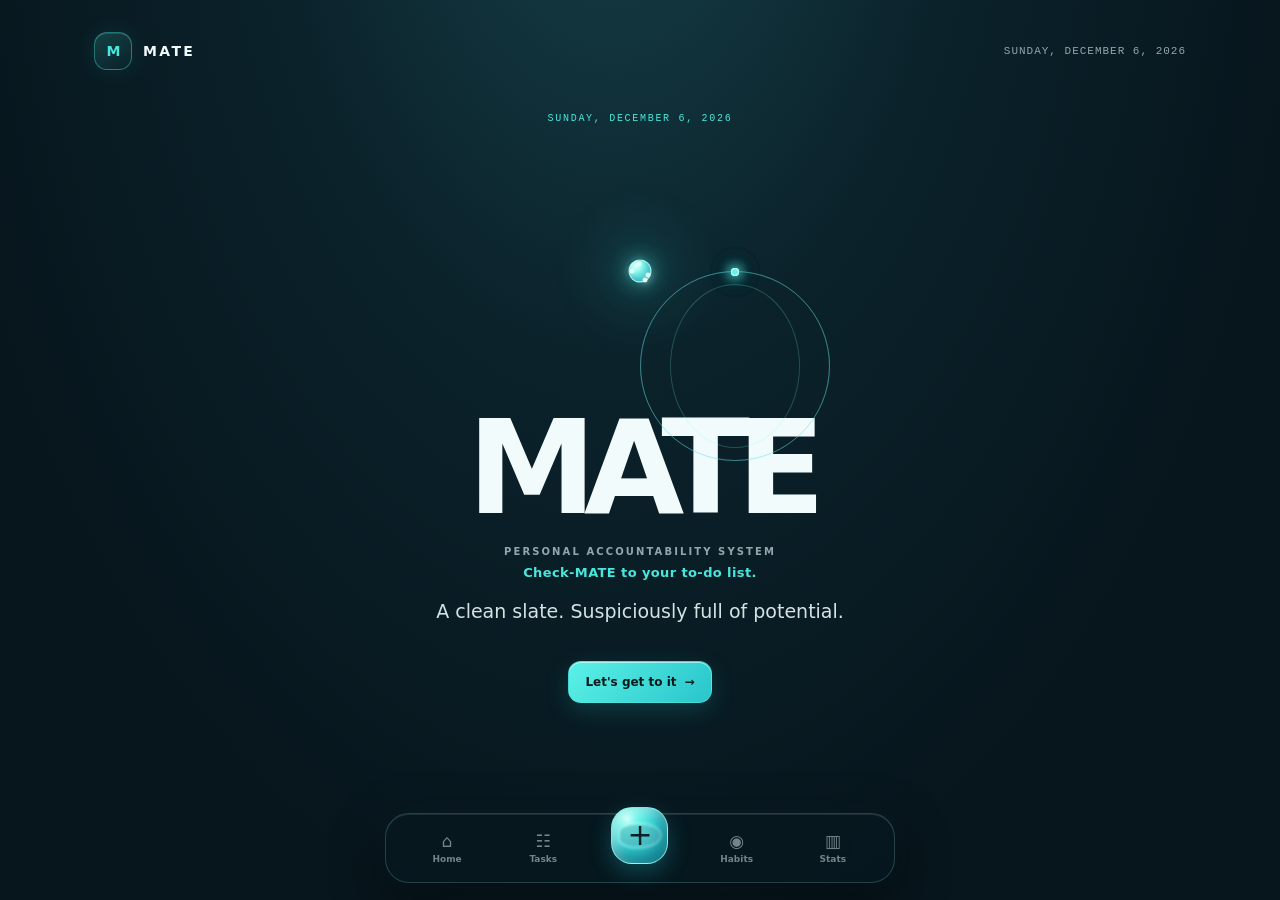
==== index.html @ 2bd5b296 "Add files via upload" ====
<!doctype html>
<html lang="en">
  <head>
    <meta charset="utf-8" />
    <meta name="viewport" content="width=device-width, initial-scale=1, viewport-fit=cover" />
    <meta name="theme-color" content="#07151c" />
    <meta name="description" content="MATE — Personal Accountability System. Check-MATE to your to-do list." />
    <meta name="mobile-web-app-capable" content="yes" />
    <title>Personal Accountability System</title>
    <link rel="manifest" href="./manifest.webmanifest" />
    <link rel="icon" href="./icons/mate-192.svg" type="image/svg+xml" />
    <link rel="stylesheet" href="./styles.css" />
    <script defer src="src/data.js"></script>
    <script defer src="src/i18n.js"></script>
    <script defer src="src/analytics.js"></script>
    <script defer src="src/screens.js"></script>
    <script defer src="src/app.js"></script>
  </head>
  <body>
    <div class="ambient ambient-one" aria-hidden="true"></div>
    <div class="ambient ambient-two" aria-hidden="true"></div>
    <div class="grain" aria-hidden="true"></div>
    <div id="app" class="app-shell"></div>
    <nav id="bottom-nav" class="bottom-nav" aria-label="Main navigation"></nav>
    <div id="modal-root"></div>
    <div id="toast-region" class="toast-region" aria-live="polite" aria-atomic="true"></div>
  </body>
</html>
---- styles.css ----
:root {
  color-scheme: dark;
  --bg: #07151c;
  --bg-raised: #0b2029;
  --glass: rgba(255,255,255,.055);
  --glass-strong: rgba(255,255,255,.085);
  --border: rgba(160,235,240,.16);
  --border-bright: rgba(73,230,221,.34);
  --aqua: #49e6dd;
  --aqua-deep: #24b8c4;
  --emerald: #39d98a;
  --text: #f2fbfc;
  --muted: #91a7ac;
  --dim: #60767c;
  --danger: #ff7f7f;
  --shadow: 0 24px 70px rgba(0,0,0,.28);
  font-family: 'Segoe UI', system-ui, sans-serif;
  font-synthesis: none;
  text-rendering: optimizeLegibility;
  -webkit-font-smoothing: antialiased;
}

* { box-sizing: border-box; }
html { min-width: 320px; background: var(--bg); scroll-behavior: smooth; }
body { min-width: 320px; min-height: 100vh; margin: 0; overflow-x: hidden; color: var(--text); background: radial-gradient(ellipse at 48% -25%, #17424a 0, #0b222b 37%, var(--bg) 75%); }
button, input, select, textarea { font: inherit; }
button { color: inherit; }
button:focus-visible, input:focus-visible, select:focus-visible, textarea:focus-visible, a:focus-visible { outline: 2px solid var(--aqua); outline-offset: 3px; }
::selection { color: #061a1c; background: var(--aqua); }

.ambient { position: fixed; z-index: -2; width: 34rem; height: 34rem; border-radius: 50%; filter: blur(95px); opacity: .14; pointer-events: none; animation: drift 22s ease-in-out infinite alternate; }
.ambient-one { top: -18rem; left: -11rem; background: #20bfc2; }
.ambient-two { right: -18rem; bottom: 3rem; background: #147a89; animation-delay: -8s; }
.grain { position: fixed; z-index: -1; inset: 0; pointer-events: none; opacity: .13; background-image: url("data:image/svg+xml,%3Csvg viewBox='0 0 180 180' xmlns='http://www.w3.org/2000/svg'%3E%3Cfilter id='n'%3E%3CfeTurbulence type='fractalNoise' baseFrequency='.8' numOctaves='3' stitchTiles='stitch'/%3E%3C/filter%3E%3Crect width='100%25' height='100%25' filter='url(%23n)' opacity='.16'/%3E%3C/svg%3E"); }
@keyframes drift { to { transform: translate(4rem, 2rem) scale(1.08); } }
@keyframes rise { from { opacity: 0; transform: translateY(12px); } to { opacity: 1; transform: translateY(0); } }
@keyframes liquid { 0%,100% { transform: translate(-50%,-50%) rotate(0) scale(1); } 50% { transform: translate(-45%,-55%) rotate(180deg) scale(1.12); } }
@keyframes sheen { 0% { transform: translateX(-130%) rotate(20deg); } 100% { transform: translateX(180%) rotate(20deg); } }
@keyframes orbit-one { from { transform: rotate(8deg) scaleY(.54); } to { transform: rotate(368deg) scaleY(.54); } }
@keyframes orbit-two { from { transform: rotate(66deg) scaleY(.54); } to { transform: rotate(426deg) scaleY(.54); } }
@keyframes orbit-three { from { transform: rotate(-53deg) scaleY(.54); } to { transform: rotate(307deg) scaleY(.54); } }
@keyframes nucleus-pulse { 0%,100% { opacity: .78; transform: scale(.92); } 50% { opacity: 1; transform: scale(1.08); } }

.app-shell { width: min(1160px, 100%); min-height: 100vh; margin: 0 auto; padding: 32px 34px 138px; animation: rise .4s ease both; }
.topbar { display: flex; align-items: center; justify-content: space-between; margin: 0 0 32px; }
.brand { display: inline-flex; align-items: center; gap: 11px; color: var(--text); text-decoration: none; }
.brand-mark { display: grid; width: 38px; height: 38px; place-items: center; border: 1px solid rgba(73,230,221,.4); border-radius: 13px; color: var(--aqua); background: linear-gradient(145deg, rgba(73,230,221,.19), rgba(36,184,196,.04)); box-shadow: inset 0 1px rgba(255,255,255,.13), 0 0 24px rgba(73,230,221,.1); font-size: 14px; font-weight: 800; letter-spacing: -.08em; }
.brand-name { font-size: 14px; font-weight: 800; letter-spacing: .17em; }
.top-date, .eyebrow, .mono { font-family: Consolas, 'Courier New', monospace; }
.top-date { color: var(--muted); font-size: 11px; letter-spacing: .09em; text-transform: uppercase; }
.page-heading { display: flex; align-items: end; justify-content: space-between; gap: 24px; margin-bottom: 25px; }
.eyebrow { display: block; margin-bottom: 9px; color: var(--aqua); font-size: 10px; letter-spacing: .17em; text-transform: uppercase; }
h1, h2, h3, p { margin-top: 0; }
h1 { margin-bottom: 0; font-size: clamp(30px, 5vw, 48px); line-height: 1.08; letter-spacing: -.055em; }
h2 { margin-bottom: 0; font-size: 18px; letter-spacing: -.035em; }
h3 { margin-bottom: 8px; font-size: 14px; }
.muted { color: var(--muted); }
.small { font-size: 12px; }
.subheading { max-width: 630px; margin: 9px 0 0; color: var(--muted); font-size: 13px; line-height: 1.65; }

.glass { position: relative; overflow: hidden; border: 1px solid var(--border); border-radius: 23px; background: linear-gradient(145deg, rgba(255,255,255,.075), rgba(255,255,255,.025) 56%, rgba(73,230,221,.025)); box-shadow: var(--shadow), inset 0 1px rgba(255,255,255,.09); backdrop-filter: blur(24px); -webkit-backdrop-filter: blur(24px); }
.glass::before { position: absolute; top: 0; left: -35%; width: 45%; height: 1px; content: ''; background: linear-gradient(90deg, transparent, rgba(255,255,255,.35), transparent); transform: rotate(0); pointer-events: none; }
.panel { padding: 23px; }
.panel-title { display: flex; align-items: center; justify-content: space-between; gap: 12px; margin-bottom: 17px; }
.panel-title h2 { font-size: 15px; }
.grid { display: grid; gap: 16px; }
.grid-2 { grid-template-columns: repeat(2, minmax(0,1fr)); }
.grid-3 { grid-template-columns: repeat(3, minmax(0,1fr)); }
.grid-4 { grid-template-columns: repeat(4, minmax(0,1fr)); }
.dashboard-grid { grid-template-columns: 1.2fr .8fr; align-items: stretch; }
.stack { display: grid; gap: 16px; }
.stat-card { min-height: 132px; padding: 20px; }
.stat-label { color: var(--muted); font-size: 11px; }
.stat-number { margin: 10px 0 4px; font-size: clamp(27px, 4vw, 39px); font-weight: 700; letter-spacing: -.065em; line-height: 1; }
.stat-note { color: var(--dim); font-size: 11px; }
.stat-icon { float: right; color: var(--aqua); font-size: 16px; }
.greeting-card { min-height: 215px; padding: 28px; }
.greeting-card::after { position: absolute; top: -80px; right: -55px; width: 230px; height: 230px; border: 1px solid rgba(73,230,221,.12); border-radius: 50%; content: ''; box-shadow: 0 0 0 26px rgba(73,230,221,.018), 0 0 0 56px rgba(73,230,221,.012); pointer-events: none; }
.greeting-copy { max-width: 600px; margin: 17px 0 21px; font-size: clamp(21px,3vw,29px); font-weight: 600; line-height: 1.35; letter-spacing: -.04em; }
.tagline { color: var(--aqua); font-size: 11px; font-weight: 700; letter-spacing: .03em; }
.progress-track { height: 7px; overflow: hidden; border-radius: 99px; background: rgba(255,255,255,.08); }
.progress-fill { height: 100%; border-radius: inherit; background: linear-gradient(90deg, var(--aqua-deep), var(--aqua)); box-shadow: 0 0 18px rgba(73,230,221,.35); transition: width .5s ease; }
.progress-fill.green { background: linear-gradient(90deg,#169f68,var(--emerald)); box-shadow: 0 0 18px rgba(57,217,138,.3); }
.progress-meta { display: flex; justify-content: space-between; margin-top: 9px; color: var(--muted); font-size: 11px; }
.circle-progress { display: grid; width: 82px; height: 82px; flex: 0 0 auto; place-items: center; border-radius: 50%; background: conic-gradient(var(--aqua) var(--progress), rgba(255,255,255,.08) 0); box-shadow: 0 0 24px rgba(73,230,221,.12); }
.circle-progress::before { grid-area: 1/1; width: 66px; height: 66px; border-radius: 50%; content: ''; background: #102932; }
.circle-progress span { z-index: 1; grid-area: 1/1; font-size: 13px; font-weight: 700; }
.progress-row { display: flex; align-items: center; gap: 20px; }

.button { display: inline-flex; min-height: 42px; align-items: center; justify-content: center; gap: 8px; padding: 0 16px; border: 1px solid var(--border); border-radius: 13px; color: var(--text); background: rgba(255,255,255,.055); cursor: pointer; text-decoration: none; font-size: 12px; font-weight: 700; transition: transform .2s, background .2s, box-shadow .2s, border-color .2s; }
.button:hover { transform: translateY(-2px); border-color: var(--border-bright); background: rgba(73,230,221,.1); box-shadow: 0 8px 24px rgba(0,0,0,.16), 0 0 18px rgba(73,230,221,.08); }
.button.primary { border-color: rgba(73,230,221,.55); color: #061a1c; background: linear-gradient(130deg, #5af1e6, #29c5cb); box-shadow: 0 8px 25px rgba(36,184,196,.2), inset 0 1px rgba(255,255,255,.55); }
.button.primary:hover { background: linear-gradient(130deg,#8ffff0,#3bd7dc); box-shadow: 0 10px 30px rgba(36,184,196,.3); }
.button.danger { color: var(--danger); border-color: rgba(255,127,127,.2); }
.button.small-button { min-height: 34px; padding: 0 11px; border-radius: 10px; font-size: 11px; }
.icon-button { display: inline-grid; width: 35px; height: 35px; place-items: center; border: 1px solid transparent; border-radius: 11px; color: var(--muted); background: transparent; cursor: pointer; transition: .2s; }
.icon-button:hover { color: var(--aqua); border-color: var(--border); background: rgba(255,255,255,.05); }
.actions { display: flex; flex-wrap: wrap; align-items: center; gap: 9px; }
.link-button { padding: 4px; border: 0; color: var(--aqua); background: none; cursor: pointer; font-size: 11px; font-weight: 700; }

.task-list, .habit-list { display: grid; gap: 11px; }
.task-card { display: flex; align-items: flex-start; gap: 13px; padding: 16px; border: 1px solid var(--border); border-radius: 17px; background: linear-gradient(140deg,rgba(255,255,255,.065),rgba(255,255,255,.022)); box-shadow: inset 0 1px rgba(255,255,255,.06); transition: transform .2s, border-color .2s, box-shadow .2s; }
.task-card:hover { transform: translateY(-2px); border-color: rgba(73,230,221,.3); box-shadow: 0 12px 25px rgba(0,0,0,.12), 0 0 20px rgba(73,230,221,.05); }
.task-card.completed { border-color: rgba(57,217,138,.42); background: linear-gradient(135deg,rgba(57,217,138,.18),rgba(57,217,138,.075) 70%,rgba(255,255,255,.035)); box-shadow: 0 0 25px rgba(57,217,138,.075), inset 0 1px rgba(194,255,222,.12); }
.task-check { display: grid; width: 23px; height: 23px; flex: 0 0 auto; place-items: center; margin-top: 1px; border: 1px solid rgba(160,235,240,.3); border-radius: 8px; color: transparent; background: rgba(255,255,255,.035); cursor: pointer; transition: .2s; }
.task-check:hover { border-color: var(--aqua); }
.completed .task-check { border-color: rgba(57,217,138,.8); color: #062116; background: var(--emerald); box-shadow: 0 0 15px rgba(57,217,138,.25); }
.task-main { min-width: 0; flex: 1; }
.task-name { overflow-wrap: anywhere; margin: 0 0 9px; font-size: 13px; font-weight: 700; }
.completed .task-name { color: #d8ffea; text-decoration: line-through; text-decoration-color: rgba(74,222,128,.62); }
.task-meta { display: flex; flex-wrap: wrap; align-items: center; gap: 6px; color: var(--muted); font-size: 10px; }
.task-actions { display: flex; align-items: center; gap: 5px; }
.badge { display: inline-flex; align-items: center; gap: 4px; padding: 4px 8px; border: 1px solid rgba(255,255,255,.09); border-radius: 99px; color: #b8c9cc; background: rgba(255,255,255,.045); font-size: 9px; font-weight: 700; white-space: nowrap; }
.badge.aqua { color: var(--aqua); border-color: rgba(73,230,221,.17); background: rgba(73,230,221,.06); }
.badge.green { color: #8df0ba; border-color: rgba(57,217,138,.25); background: rgba(57,217,138,.09); }
.badge.priority-high, .badge.priority-urgent { color: #ffb6a1; border-color: rgba(255,139,105,.22); background: rgba(255,139,105,.07); }
.badge.priority-medium { color: #f2d989; }
.timer-active { color: var(--aqua); font-family: Consolas,monospace; font-size: 10px; white-space: nowrap; }
.filter-row { display: flex; gap: 7px; padding: 5px; border: 1px solid var(--border); border-radius: 14px; background: rgba(0,0,0,.15); }
.filter-chip { min-height: 32px; padding: 0 12px; border: 0; border-radius: 10px; color: var(--muted); background: transparent; cursor: pointer; font-size: 11px; font-weight: 700; }
.filter-chip.active { color: var(--aqua); background: rgba(73,230,221,.11); box-shadow: inset 0 0 0 1px rgba(73,230,221,.14); }
.empty-state { padding: 28px 20px; border: 1px dashed rgba(160,235,240,.16); border-radius: 16px; color: var(--muted); text-align: center; }
.empty-symbol { display: grid; width: 43px; height: 43px; place-items: center; margin: 0 auto 13px; border: 1px solid var(--border); border-radius: 15px; color: var(--aqua); background: rgba(73,230,221,.06); font-size: 18px; }
.empty-state p { max-width: 400px; margin: 7px auto 16px; font-size: 12px; line-height: 1.6; }

.habit-row { display: flex; align-items: center; gap: 12px; padding: 14px; border: 1px solid var(--border); border-radius: 15px; background: rgba(255,255,255,.035); transition: .2s; }
.habit-row:hover { border-color: rgba(73,230,221,.3); background: rgba(255,255,255,.055); }
.habit-check { display: grid; width: 25px; height: 25px; flex: 0 0 auto; place-items: center; border: 1px solid rgba(160,235,240,.3); border-radius: 9px; color: transparent; background: rgba(255,255,255,.025); cursor: pointer; }
.habit-check.checked { color: #052115; border-color: var(--emerald); background: var(--emerald); box-shadow: 0 0 16px rgba(57,217,138,.22); }
.habit-name { flex: 1; font-size: 12px; font-weight: 700; }
.habit-row.is-checked .habit-name { color: #a5b9b6; }
.weekly-chart { display: grid; grid-template-columns: repeat(7,minmax(0,1fr)); gap: 12px; min-height: 150px; align-items: end; padding-top: 12px; }
.week-day { display: grid; gap: 7px; justify-items: center; color: var(--muted); font-size: 10px; }
.bar-track { display: flex; width: min(36px,100%); height: 94px; align-items: end; overflow: hidden; border: 1px solid rgba(160,235,240,.08); border-radius: 10px; background: rgba(255,255,255,.035); }
.bar-fill { width: 100%; min-height: 2px; border-radius: 8px; background: linear-gradient(0deg,var(--aqua-deep),#69f2e8); box-shadow: 0 0 18px rgba(73,230,221,.23); transition: height .5s ease; }
.week-day.today .bar-track { border-color: rgba(73,230,221,.35); box-shadow: 0 0 16px rgba(73,230,221,.07); }
.week-day.today .day-label { color: var(--aqua); font-weight: 800; }
.day-percent { color: var(--text); font-family: Consolas,monospace; font-size: 9px; }
.tooltip-wrap { position: relative; }
.tooltip-wrap:hover::after, .tooltip-wrap:focus-within::after { position: absolute; z-index: 5; bottom: calc(100% + 9px); left: 50%; width: max-content; max-width: 180px; padding: 8px 10px; border: 1px solid var(--border); border-radius: 9px; color: var(--text); background: #10252d; box-shadow: var(--shadow); content: attr(data-tooltip); font-size: 10px; line-height: 1.4; transform: translateX(-50%); }

.form-grid { display: grid; grid-template-columns: repeat(2,minmax(0,1fr)); gap: 15px; }
.field { display: grid; gap: 7px; }
.field.full { grid-column: 1/-1; }
.field label { color: #b9c9cc; font-size: 11px; font-weight: 700; }
.field input, .field select, .field textarea { width: 100%; min-height: 43px; padding: 10px 12px; border: 1px solid rgba(160,235,240,.17); border-radius: 12px; color: var(--text); background: rgba(3,18,23,.56); font-size: 12px; }
.field textarea { min-height: 85px; resize: vertical; }
.field select option { color: var(--text); background: #0b2029; }
.field input::placeholder, .field textarea::placeholder { color: #61777c; }
.form-actions { display: flex; justify-content: flex-end; gap: 9px; margin-top: 20px; }
.form-error { min-height: 17px; margin: 5px 0 0; color: #ff9c8f; font-size: 11px; }
.confirm-card { max-width: 640px; margin: 6vh auto 0; padding: clamp(24px,5vw,44px); text-align: center; }
.confirm-icon { display: grid; width: 64px; height: 64px; place-items: center; margin: 0 auto 20px; border: 1px solid rgba(73,230,221,.4); border-radius: 22px; color: var(--aqua); background: rgba(73,230,221,.09); box-shadow: 0 0 28px rgba(73,230,221,.11); font-size: 26px; }
.confirm-card h1 { margin-bottom: 10px; font-size: clamp(26px,4vw,35px); }
.confirm-card .actions { justify-content: center; margin-top: 24px; }

.welcome { display: grid; min-height: min(68vh,660px); align-content: center; justify-items: center; text-align: center; }
.welcome .brand-mark { width: 60px; height: 60px; margin-bottom: 21px; border-radius: 20px; font-size: 20px; }
.welcome h1 { font-size: clamp(64px,13vw,130px); letter-spacing: -.1em; line-height: .92; }
.welcome .welcome-name { margin: 18px 0 8px; color: var(--muted); font-size: 10px; font-weight: 700; letter-spacing: .21em; text-transform: uppercase; }
.welcome .tagline { margin: 0 0 20px; font-size: 13px; }
.welcome-greeting { max-width: 500px; min-height: 34px; margin: 0 0 27px; color: #d4e2e4; font-size: clamp(15px,2.2vw,19px); }
.welcome-actions { display: flex; flex-wrap: wrap; justify-content: center; gap: 10px; }
.welcome-orbit { position: relative; display: grid; width: 220px; height: 220px; place-items: center; margin: 28px 0; }
.welcome-orbit::before { position: absolute; inset: 28px; border-radius: 50%; content: ''; background: radial-gradient(circle,rgba(73,230,221,.11),rgba(73,230,221,.025) 45%,transparent 72%); filter: blur(8px); }
.atom-scene { position: relative; width: 210px; height: 210px; perspective: 700px; }
.atom-nucleus { position: absolute; top: 50%; left: 50%; display: block; width: 25px; height: 25px; transform: translate(-50%,-50%); animation: nucleus-pulse 5.5s ease-in-out infinite; }
.atom-nucleus::before { position: absolute; inset: 1px; border: 1px solid rgba(195,255,248,.75); border-radius: 50%; content: ''; background: radial-gradient(circle at 30% 25%,#eafffc 0,#7af5e8 32%,#22aebd 78%); box-shadow: 0 0 19px rgba(73,230,221,.65),0 0 42px rgba(36,184,196,.23); }
.atom-nucleus i { position: absolute; z-index: 1; width: 5px; height: 5px; border-radius: 50%; background: rgba(232,255,251,.9); box-shadow: 0 0 8px rgba(232,255,251,.8); }
.atom-nucleus i:nth-child(1) { top: 3px; left: 9px; }.atom-nucleus i:nth-child(2) { top: 10px; left: 2px; }.atom-nucleus i:nth-child(3) { top: 14px; right: 2px; }.atom-nucleus i:nth-child(4) { right: 5px; bottom: 1px; }
.atom-orbit { position: absolute; top: 50%; left: 50%; width: 190px; height: 190px; border: 1px solid rgba(100,226,224,.21); border-radius: 50%; transform-origin: center; }
.atom-orbit::before { position: absolute; inset: 12px 29px; border: 1px solid rgba(133,247,239,.08); border-radius: 50%; content: ''; }
.atom-orbit i { position: absolute; top: -4px; left: calc(50% - 4px); width: 8px; height: 8px; border: 1px solid rgba(216,255,251,.8); border-radius: 50%; background: #64f5e8; box-shadow: 0 0 12px rgba(73,230,221,.9),0 0 25px rgba(73,230,221,.34); }
.orbit-one { animation: orbit-one 28s linear infinite; }
.orbit-two { animation: orbit-two 36s linear infinite; }
.orbit-three { animation: orbit-three 44s linear infinite; }

.bottom-nav { position: fixed; z-index: 20; right: 0; bottom: max(17px, env(safe-area-inset-bottom)); left: 0; display: flex; width: min(510px,calc(100% - 28px)); height: 70px; align-items: center; justify-content: space-around; margin: 0 auto; padding: 0 13px; border: 1px solid rgba(160,235,240,.2); border-radius: 24px; background: rgba(7,24,31,.82); box-shadow: 0 18px 55px rgba(0,0,0,.44),inset 0 1px rgba(255,255,255,.1),0 0 30px rgba(36,184,196,.055); backdrop-filter: blur(25px); -webkit-backdrop-filter: blur(25px); }
.nav-item { display: grid; min-width: 56px; justify-items: center; gap: 4px; padding: 7px 8px; border: 0; border-radius: 14px; color: #71858a; background: transparent; cursor: pointer; transition: color .2s, transform .2s, text-shadow .2s; }
.nav-item:hover { transform: translateY(-2px); color: #bed2d5; }
.nav-item.active { color: var(--aqua); text-shadow: 0 0 15px rgba(73,230,221,.38); }
.nav-icon { font-size: 17px; line-height: 1; }
.nav-label { font-size: 9px; font-weight: 700; }
.nav-add { position: relative; display: grid; width: 57px; height: 57px; place-items: center; margin-top: -26px; overflow: hidden; border: 1px solid rgba(164,255,249,.7); border-radius: 21px; color: #072227; background: radial-gradient(circle at 28% 20%,#c8fff8 0,#64f5e7 17%,#31d3d6 48%,#178da1 100%); box-shadow: inset -6px -9px 16px rgba(0,71,86,.4),inset 5px 5px 12px rgba(255,255,255,.48),0 8px 22px rgba(31,206,207,.28); cursor: pointer; transition: transform .22s,filter .22s,box-shadow .22s; }
.nav-add::before,.nav-add::after { position: absolute; width: 44px; height: 27px; border-radius: 44% 56% 58% 42%; content: ''; background: rgba(229,255,250,.28); filter: blur(1px); animation: liquid 5s ease-in-out infinite; }
.nav-add::after { width: 40px; height: 21px; background: rgba(3,112,134,.28); animation-direction: reverse; animation-duration: 7s; }
.nav-add span { z-index: 1; font-size: 30px; font-weight: 400; line-height: 1; }
.nav-add:hover { transform: translateY(-4px) scale(1.07); filter: brightness(1.12); box-shadow: inset -6px -9px 16px rgba(0,71,86,.35),inset 5px 5px 12px rgba(255,255,255,.56),0 11px 32px rgba(31,206,207,.42),0 0 25px rgba(73,230,221,.22); }

.modal-backdrop { position: fixed; z-index: 40; inset: 0; display: grid; place-items: center; padding: 18px; background: rgba(1,9,12,.72); backdrop-filter: blur(10px); animation: rise .18s ease both; }
.modal-card { width: min(510px,100%); padding: 25px; }
.modal-card h2 { margin-bottom: 8px; font-size: 20px; }
.modal-card p { color: var(--muted); font-size: 12px; line-height: 1.65; }
.modal-card .actions { justify-content: flex-end; margin-top: 21px; }
.toast-region { position: fixed; z-index: 60; top: 18px; right: 18px; display: grid; gap: 8px; }
.toast { max-width: min(360px,calc(100vw - 36px)); padding: 12px 15px; border: 1px solid var(--border); border-radius: 13px; color: var(--text); background: rgba(11,32,41,.94); box-shadow: var(--shadow); font-size: 12px; animation: rise .2s ease both; }
.toast.success { border-color: rgba(57,217,138,.34); }
.toast.error { border-color: rgba(255,127,127,.35); }

.stats-toolbar { display: flex; flex-wrap: wrap; align-items: center; justify-content: space-between; gap: 12px; margin-bottom: 18px; }
.date-controls { display: flex; flex-wrap: wrap; align-items: center; gap: 8px; }
.date-controls select,.date-controls input { min-height: 37px; padding: 0 11px; border: 1px solid var(--border); border-radius: 11px; color: var(--text); background: rgba(3,18,23,.62); font-size: 11px; }
.chart-bars { display: flex; height: 170px; align-items: end; gap: 8px; padding: 12px 2px 0; border-bottom: 1px solid rgba(255,255,255,.1); }
.chart-column { display: grid; height: 100%; flex: 1; align-content: end; justify-items: center; gap: 8px; min-width: 0; }
.chart-bar { width: min(36px,68%); min-height: 2px; border: 1px solid rgba(120,255,245,.28); border-bottom: 0; border-radius: 8px 8px 2px 2px; background: linear-gradient(180deg,rgba(73,230,221,.85),rgba(36,184,196,.25)); box-shadow: 0 0 18px rgba(73,230,221,.13); transition: height .4s ease; }
.chart-label { max-width: 100%; overflow: hidden; color: var(--muted); font-size: 9px; text-overflow: ellipsis; white-space: nowrap; }
.breakdown-list { display: grid; gap: 11px; }
.breakdown-row { display: grid; grid-template-columns: minmax(70px,1fr) 2fr auto; align-items: center; gap: 10px; font-size: 10px; }
.breakdown-track { height: 6px; overflow: hidden; border-radius: 9px; background: rgba(255,255,255,.07); }
.breakdown-track span { display: block; height: 100%; border-radius: inherit; background: linear-gradient(90deg,var(--aqua-deep),var(--aqua)); }
.note { padding: 12px 14px; border: 1px solid rgba(73,230,221,.13); border-radius: 13px; color: var(--muted); background: rgba(73,230,221,.035); font-size: 10px; line-height: 1.6; }

@media (max-width: 760px) {
  .app-shell { padding: 22px 18px 130px; }
  .dashboard-grid { grid-template-columns: 1fr; }
  .grid-4 { grid-template-columns: repeat(2,minmax(0,1fr)); }
  .grid-3 { grid-template-columns: repeat(2,minmax(0,1fr)); }
  .stats-toolbar { align-items: flex-start; }
  .page-heading { align-items: flex-start; flex-direction: column; }
}
@media (max-width: 480px) {
  .app-shell { padding: 18px 14px 124px; }
  .topbar { margin-bottom: 25px; }
  .top-date { max-width: 48%; text-align: right; font-size: 9px; }
  .grid-2, .grid-3 { grid-template-columns: 1fr; }
  .grid-4 { gap: 10px; }
  .stat-card { min-height: 114px; padding: 16px; }
  .panel { padding: 18px; border-radius: 19px; }
  .greeting-card { padding: 22px; }
  .task-card { gap: 9px; padding: 13px; }
  .task-actions { flex-direction: column; }
  .form-grid { grid-template-columns: 1fr; }
  .field.full { grid-column: auto; }
  .bottom-nav { height: 66px; padding: 0 6px; }
  .nav-item { min-width: 48px; padding-inline: 5px; }
  .nav-add { width: 53px; height: 53px; }
  .weekly-chart { gap: 6px; }
  .welcome-orbit { width: 180px; height: 180px; }
  .chart-bars { gap: 4px; }
}
@media (prefers-reduced-motion: reduce) {
  *,*::before,*::after { scroll-behavior: auto !important; animation-duration: .01ms !important; animation-iteration-count: 1 !important; transition-duration: .01ms !important; }
}
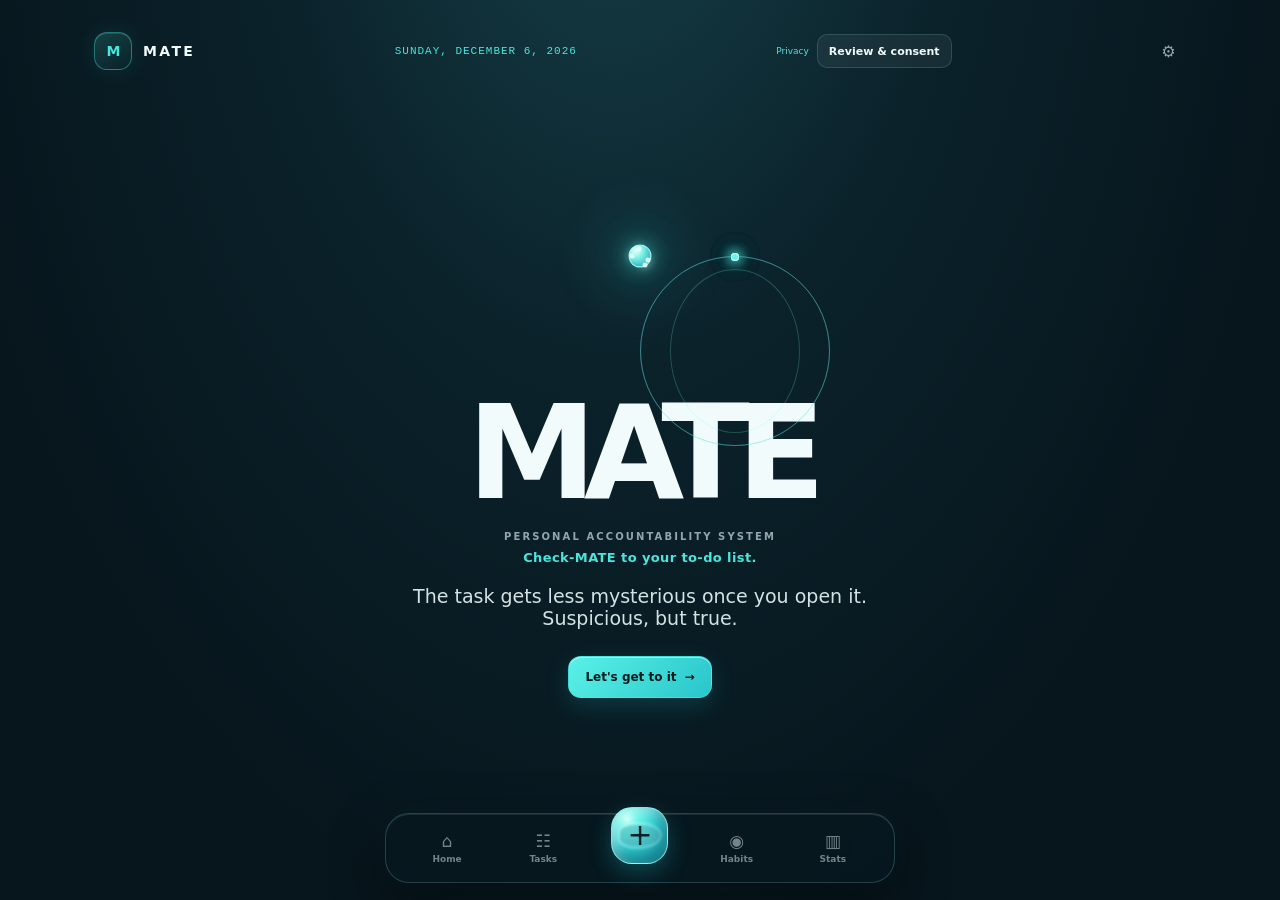
==== commit 40356cfb: "Add files via upload" ====
--- a/index.html
+++ b/index.html
@@ -10,9 +10,13 @@
     <link rel="manifest" href="./manifest.webmanifest" />
     <link rel="icon" href="./icons/mate-192.svg" type="image/svg+xml" />
     <link rel="stylesheet" href="./styles.css" />
+    <script defer src="src/firebase-config.js"></script>
+    <script defer src="src/privacy-config.js"></script>
     <script defer src="src/data.js"></script>
-    <script defer src="src/i18n.js"></script>
+    <script defer src="src/i18n.js"></script>
+    <script defer src="src/matt.js"></script>
     <script defer src="src/analytics.js"></script>
+    <script defer src="src/cloud-sync.js"></script>
     <script defer src="src/screens.js"></script>
     <script defer src="src/app.js"></script>
   </head>
--- a/styles.css
+++ b/styles.css
@@ -47,7 +47,21 @@
 .brand-mark { display: grid; width: 38px; height: 38px; place-items: center; border: 1px solid rgba(73,230,221,.4); border-radius: 13px; color: var(--aqua); background: linear-gradient(145deg, rgba(73,230,221,.19), rgba(36,184,196,.04)); box-shadow: inset 0 1px rgba(255,255,255,.13), 0 0 24px rgba(73,230,221,.1); font-size: 14px; font-weight: 800; letter-spacing: -.08em; }
 .brand-name { font-size: 14px; font-weight: 800; letter-spacing: .17em; }
 .top-date, .eyebrow, .mono { font-family: Consolas, 'Courier New', monospace; }
-.top-date { color: var(--muted); font-size: 11px; letter-spacing: .09em; text-transform: uppercase; }
+.top-date { color: var(--aqua); font-size: 11px; letter-spacing: .09em; text-transform: uppercase; }
+.tone-settings { display: grid; gap: 18px; max-width: 780px; }
+.tone-setting { display: grid; gap: 10px; padding: 18px; border: 1px solid var(--border); border-radius: 16px; background: rgba(255,255,255,.025); }
+.tone-setting-head { display: flex; align-items: center; justify-content: space-between; gap: 12px; }
+.tone-setting-head label { color: var(--text); font-size: 14px; font-weight: 700; }
+.tone-setting-head output { color: var(--aqua); font-family: Consolas, 'Courier New', monospace; font-size: 12px; }
+.tone-setting-help { margin: 0; color: var(--muted); font-size: 12px; line-height: 1.5; }
+.tone-slider { width: 100%; min-height: 24px; margin: 0; padding: 0; accent-color: var(--aqua); cursor: pointer; }
+.matt-tone-preview { padding-top: 18px; border-top: 1px solid var(--border); }
+.matt-tone-preview p { margin: 0 0 9px; font-size: 17px; line-height: 1.5; }
+.matt-congrats-card { width: min(440px, calc(100vw - 32px)); padding: 30px; text-align: center; }
+.matt-congrats-card .eyebrow { text-align: center; }
+.matt-congrats-card h2 { font-size: 23px; }
+.matt-congrats-copy { margin: 18px 0 24px; font-size: 17px; line-height: 1.5; }
+.modal-card.matt-congrats-card .actions { justify-content: center; }
 .page-heading { display: flex; align-items: end; justify-content: space-between; gap: 24px; margin-bottom: 25px; }
 .eyebrow { display: block; margin-bottom: 9px; color: var(--aqua); font-size: 10px; letter-spacing: .17em; text-transform: uppercase; }
 h1, h2, h3, p { margin-top: 0; }
@@ -73,7 +87,7 @@
 .stat-label { color: var(--muted); font-size: 11px; }
 .stat-number { margin: 10px 0 4px; font-size: clamp(27px, 4vw, 39px); font-weight: 700; letter-spacing: -.065em; line-height: 1; }
 .stat-note { color: var(--dim); font-size: 11px; }
-.stat-icon { float: right; color: var(--aqua); font-size: 16px; }
+.stat-icon { float: right; color: var(--aqua); font-size: 16px; }
 .greeting-card { min-height: 215px; padding: 28px; }
 .greeting-card::after { position: absolute; top: -80px; right: -55px; width: 230px; height: 230px; border: 1px solid rgba(73,230,221,.12); border-radius: 50%; content: ''; box-shadow: 0 0 0 26px rgba(73,230,221,.018), 0 0 0 56px rgba(73,230,221,.012); pointer-events: none; }
 .greeting-copy { max-width: 600px; margin: 17px 0 21px; font-size: clamp(21px,3vw,29px); font-weight: 600; line-height: 1.35; letter-spacing: -.04em; }
@@ -91,6 +105,7 @@
 .button:hover { transform: translateY(-2px); border-color: var(--border-bright); background: rgba(73,230,221,.1); box-shadow: 0 8px 24px rgba(0,0,0,.16), 0 0 18px rgba(73,230,221,.08); }
 .button.primary { border-color: rgba(73,230,221,.55); color: #061a1c; background: linear-gradient(130deg, #5af1e6, #29c5cb); box-shadow: 0 8px 25px rgba(36,184,196,.2), inset 0 1px rgba(255,255,255,.55); }
 .button.primary:hover { background: linear-gradient(130deg,#8ffff0,#3bd7dc); box-shadow: 0 10px 30px rgba(36,184,196,.3); }
+.button:disabled { opacity: .45; cursor: not-allowed; transform: none; box-shadow: none; }
 .button.danger { color: var(--danger); border-color: rgba(255,127,127,.2); }
 .button.small-button { min-height: 34px; padding: 0 11px; border-radius: 10px; font-size: 11px; }
 .icon-button { display: inline-grid; width: 35px; height: 35px; place-items: center; border: 1px solid transparent; border-radius: 11px; color: var(--muted); background: transparent; cursor: pointer; transition: .2s; }
@@ -130,11 +145,27 @@
 .habit-name { flex: 1; font-size: 12px; font-weight: 700; }
 .habit-row.is-checked .habit-name { color: #a5b9b6; }
 .weekly-chart { display: grid; grid-template-columns: repeat(7,minmax(0,1fr)); gap: 12px; min-height: 150px; align-items: end; padding-top: 12px; }
-.week-day { display: grid; gap: 7px; justify-items: center; color: var(--muted); font-size: 10px; }
+.week-day { display: grid; width: 100%; gap: 7px; justify-items: center; padding: 0; border: 0; color: var(--muted); background: transparent; cursor: pointer; font-size: 10px; text-align: center; }
+.week-day:disabled { opacity: .42; cursor: not-allowed; }
+.week-day:focus-visible { outline: 2px solid var(--aqua); outline-offset: 4px; border-radius: 12px; }
 .bar-track { display: flex; width: min(36px,100%); height: 94px; align-items: end; overflow: hidden; border: 1px solid rgba(160,235,240,.08); border-radius: 10px; background: rgba(255,255,255,.035); }
 .bar-fill { width: 100%; min-height: 2px; border-radius: 8px; background: linear-gradient(0deg,var(--aqua-deep),#69f2e8); box-shadow: 0 0 18px rgba(73,230,221,.23); transition: height .5s ease; }
 .week-day.today .bar-track { border-color: rgba(73,230,221,.35); box-shadow: 0 0 16px rgba(73,230,221,.07); }
 .week-day.today .day-label { color: var(--aqua); font-weight: 800; }
+.week-day.selected .bar-track { border-color: var(--aqua); box-shadow: 0 0 18px rgba(73,230,221,.22); }
+.week-day.selected .day-label { color: var(--text); font-weight: 800; }
+.week-day:not(:disabled):hover .bar-track { border-color: var(--border-bright); }
+.day-number { font-size: 9px; }
+.glass.panel:has(.habit-week-controls) > .panel-title { flex-wrap: wrap; }
+.habit-week-controls { display: flex; flex-wrap: wrap; align-items: center; justify-content: flex-end; gap: 8px; }
+.history-hint { margin: -8px 0 5px; color: var(--muted); font-size: 11px; }
+.history-date { margin: 6px 0 0; color: var(--muted); font-size: 11px; }
+.day-focus-list { display: grid; max-height: 405px; gap: 9px; overflow-y: auto; margin: 0; padding: 0; list-style: none; }
+.day-focus-row { display: flex; align-items: center; justify-content: space-between; gap: 14px; padding: 12px 14px; border: 1px solid var(--border); border-radius: 13px; background: rgba(255,255,255,.035); }
+.day-focus-meta { display: grid; min-width: 0; gap: 5px; }
+.day-focus-meta strong { overflow: hidden; font-size: 12px; text-overflow: ellipsis; white-space: nowrap; }
+.day-focus-meta span { color: var(--muted); font-size: 10px; }
+.day-focus-duration { flex: 0 0 auto; color: var(--aqua); font-family: Consolas,monospace; font-size: 12px; }
 .day-percent { color: var(--text); font-family: Consolas,monospace; font-size: 9px; }
 .tooltip-wrap { position: relative; }
 .tooltip-wrap:hover::after, .tooltip-wrap:focus-within::after { position: absolute; z-index: 5; bottom: calc(100% + 9px); left: 50%; width: max-content; max-width: 180px; padding: 8px 10px; border: 1px solid var(--border); border-radius: 9px; color: var(--text); background: #10252d; box-shadow: var(--shadow); content: attr(data-tooltip); font-size: 10px; line-height: 1.4; transform: translateX(-50%); }
@@ -201,6 +232,9 @@
 .date-controls { display: flex; flex-wrap: wrap; align-items: center; gap: 8px; }
 .date-controls select,.date-controls input { min-height: 37px; padding: 0 11px; border: 1px solid var(--border); border-radius: 11px; color: var(--text); background: rgba(3,18,23,.62); font-size: 11px; }
 .chart-bars { display: flex; height: 170px; align-items: end; gap: 8px; padding: 12px 2px 0; border-bottom: 1px solid rgba(255,255,255,.1); }
+.monthly-chart-scroll { max-width: 100%; overflow-x: auto; overscroll-behavior-inline: contain; }
+.chart-bars-monthly { min-width: 470px; }
+.chart-bars-monthly .chart-column { min-width: 66px; }
 .chart-column { display: grid; height: 100%; flex: 1; align-content: end; justify-items: center; gap: 8px; min-width: 0; }
 .chart-bar { width: min(36px,68%); min-height: 2px; border: 1px solid rgba(120,255,245,.28); border-bottom: 0; border-radius: 8px 8px 2px 2px; background: linear-gradient(180deg,rgba(73,230,221,.85),rgba(36,184,196,.25)); box-shadow: 0 0 18px rgba(73,230,221,.13); transition: height .4s ease; }
 .chart-label { max-width: 100%; overflow: hidden; color: var(--muted); font-size: 9px; text-overflow: ellipsis; white-space: nowrap; }
@@ -241,3 +275,108 @@
 @media (prefers-reduced-motion: reduce) {
   *,*::before,*::after { scroll-behavior: auto !important; animation-duration: .01ms !important; animation-iteration-count: 1 !important; transition-duration: .01ms !important; }
 }
+
+.stat-icon.trend-up, .stat-icon.trend-same { color: var(--emerald); }
+.stat-icon.trend-down { color: #9baeb3; }
+.stat-icon.trend-na { color: var(--muted); }
+
+.habit-heading-actions { display: flex; flex-wrap: wrap; justify-content: flex-end; gap: 9px; }
+.category-list { display: grid; gap: 10px; }
+.category-row { display: flex; align-items: center; justify-content: space-between; gap: 14px; padding: 14px 16px; border: 1px solid var(--border); border-radius: 15px; background: rgba(255,255,255,.035); }
+.category-copy { display: grid; gap: 5px; min-width: 0; }
+.category-copy strong { overflow-wrap: anywhere; font-size: 13px; }
+@media (max-width: 480px) { .habit-heading-actions { width: 100%; justify-content: flex-start; } .category-row { align-items: flex-start; flex-direction: column; } }
+
+@page {
+  size: A4 portrait;
+  margin: 11mm;
+}
+@media print {
+  :root {
+    color-scheme: dark;
+    -webkit-print-color-adjust: exact;
+    print-color-adjust: exact;
+  }
+  html, body {
+    width: auto !important;
+    min-width: 0 !important;
+    min-height: 0 !important;
+    margin: 0 !important;
+    overflow: visible !important;
+    color: #f2fbfc !important;
+    background: #07151c !important;
+    -webkit-print-color-adjust: exact !important;
+    print-color-adjust: exact !important;
+  }
+  #app.app-shell {
+    width: auto !important;
+    max-width: none !important;
+    min-height: 0 !important;
+    margin: 0 !important;
+    padding: 0 !important;
+    animation: none !important;
+  }
+  #bottom-nav, #modal-root, #toast-region, .ambient, .grain,
+  .topbar .tone-settings-link, .stats-toolbar [data-action="export-pdf"],
+  .note[role="status"] {
+    display: none !important;
+  }
+  .topbar { margin: 0 0 6mm; }
+  .page-heading { margin-bottom: 5mm; break-after: avoid; }
+  .page-heading h1 { font-size: 28pt; }
+  .subheading { font-size: 10pt; }
+  .stats-toolbar { margin-bottom: 5mm; }
+  .grid { gap: 3mm; }
+  .grid-4 { grid-template-columns: repeat(4, minmax(0, 1fr)) !important; }
+  .grid-2 { grid-template-columns: repeat(2, minmax(0, 1fr)) !important; }
+  .stat-card, .panel {
+    min-height: 0;
+    padding: 4mm;
+    border-radius: 4mm;
+    break-inside: avoid;
+  }
+  .stat-number { font-size: 20pt; }
+  .stat-label, .stat-note { font-size: 7.5pt; }
+  .panel-title { margin-bottom: 3mm; }
+  .panel-title h2 { font-size: 11pt; }
+  .grid.grid-2[style*="margin-top"] { margin-top: 3mm !important; }
+  .glass {
+    border-color: rgba(160,235,240,.24) !important;
+    background: #0b2029 !important;
+    box-shadow: none !important;
+    backdrop-filter: none !important;
+    -webkit-backdrop-filter: none !important;
+  }
+  .glass::before { display: none !important; }
+  .chart-bars { height: 36mm; }
+  .monthly-chart-scroll { overflow: visible !important; }
+  .chart-bars-monthly { min-width: 0 !important; }
+  .chart-bars-monthly .chart-column { min-width: 0 !important; }
+  .chart-bar, .breakdown-track span {
+    background: #24b8c4 !important;
+    box-shadow: none !important;
+  }
+  .breakdown-track { background: #243940 !important; }
+  .breakdown-row { font-size: 7.5pt; }
+  .chart-label { font-size: 7pt; }
+  button, select { print-color-adjust: exact; }
+  *, *::before, *::after {
+    animation: none !important;
+    transition: none !important;
+  }
+}
+.cloud-account { display: flex; align-items: center; justify-content: flex-end; gap: 8px; min-width: 0; }
+.cloud-account-name { max-width: 145px; overflow: hidden; color: var(--muted); font-size: 10px; text-overflow: ellipsis; white-space: nowrap; }
+.cloud-status { color: var(--dim); font-size: 9px; white-space: nowrap; }
+.cloud-status.synced { color: var(--emerald); }
+.cloud-status.syncing { color: var(--aqua); }
+.cloud-status.offline, .cloud-status.error { color: var(--danger); }
+.auth-button { min-height: 34px; padding: 7px 10px; font-size: 10px; }
+.danger-button { border-color: rgba(255,116,116,.35); color: #ffc3c3; background: rgba(96,30,38,.34); }
+.danger-button:hover { border-color: rgba(255,116,116,.65); background: rgba(120,35,44,.48); }
+@media (max-width: 760px) { .topbar { flex-wrap: wrap; row-gap: 10px; } .cloud-account { margin-left: auto; } }
+@media (max-width: 480px) { .cloud-account { flex-wrap: wrap; justify-content: flex-end; } .cloud-account-name { max-width: 75px; } .cloud-status { display: none; } .auth-button { padding-inline: 8px; } }
+.cloud-policy-link { color: var(--aqua); font-size: 9px; text-decoration: none; white-space: nowrap; }
+.cloud-policy-link:hover { text-decoration: underline; }
+.privacy-ack-label { display: flex; align-items: flex-start; gap: 10px; margin: 18px 0 4px; color: var(--muted); font-size: 12px; line-height: 1.55; }
+.privacy-ack-label input { width: 18px; min-width: 18px; height: 18px; margin: 1px 0 0; accent-color: var(--aqua); }
